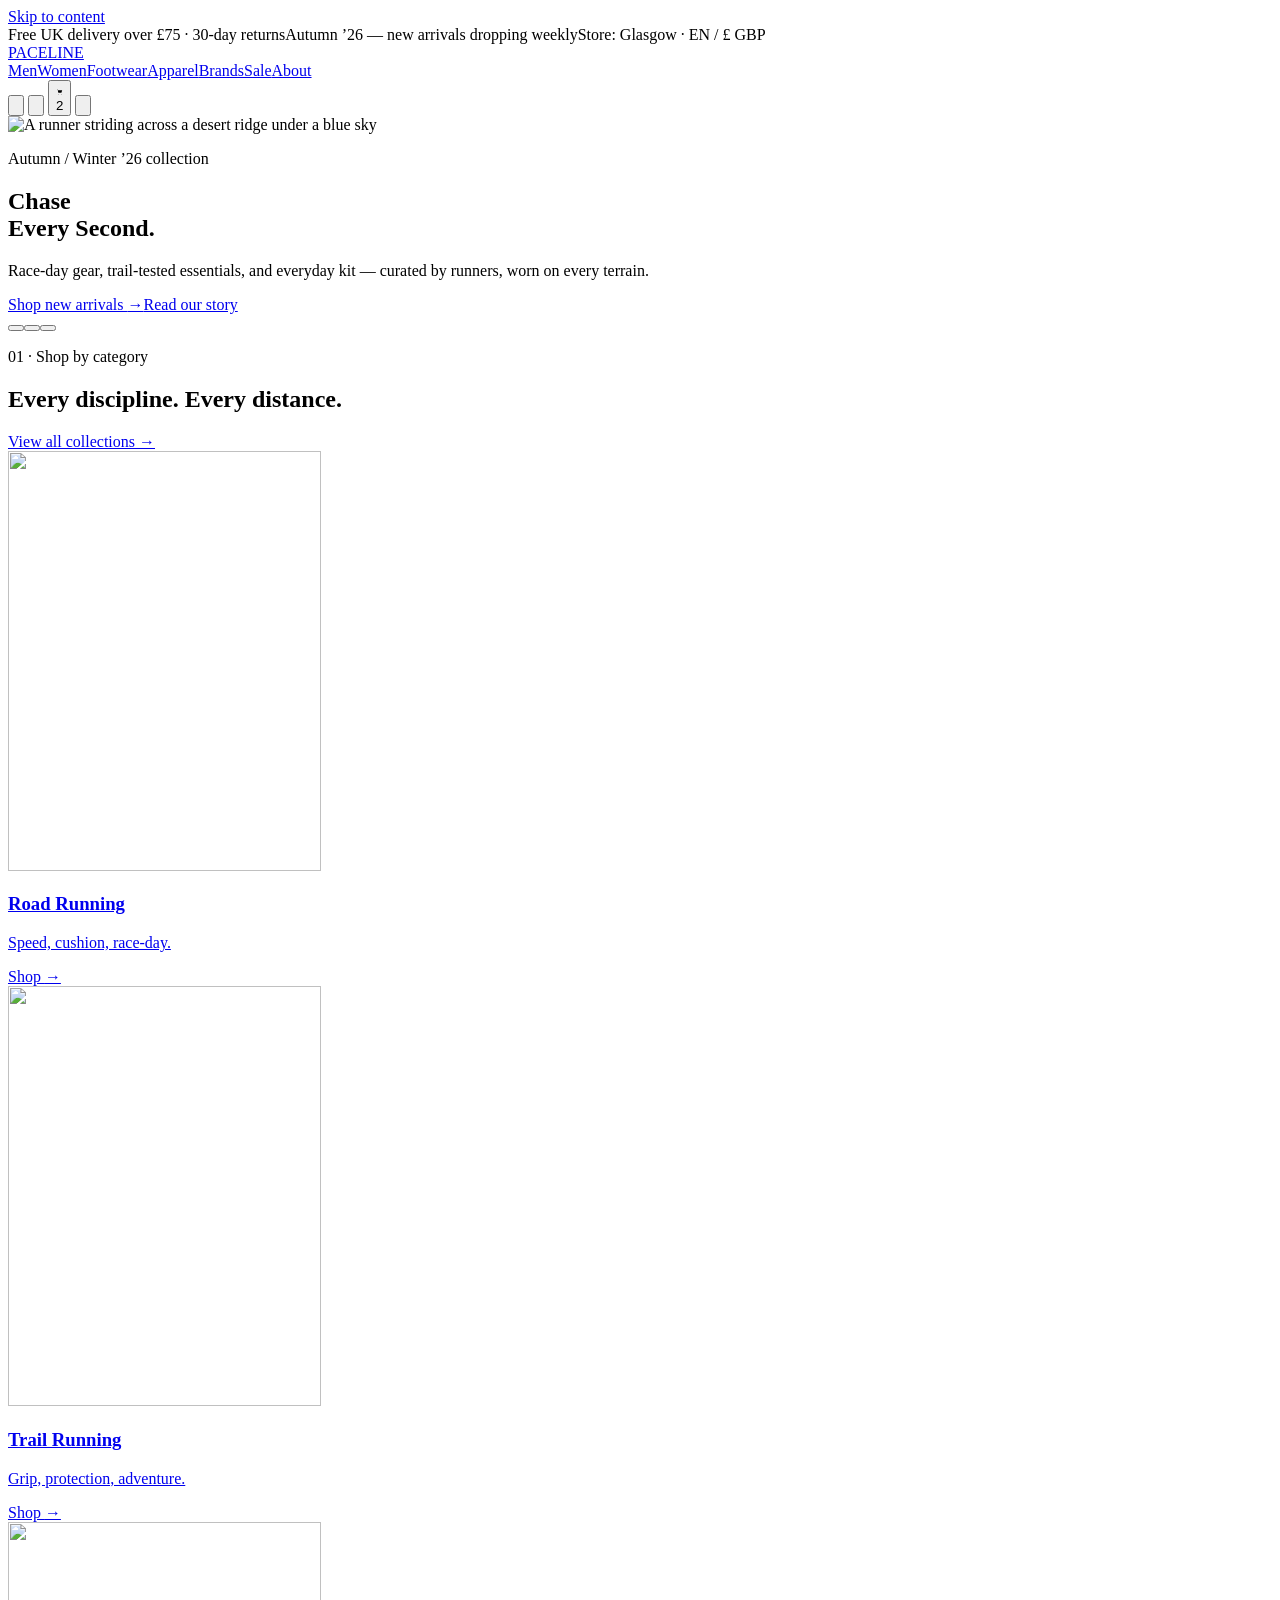
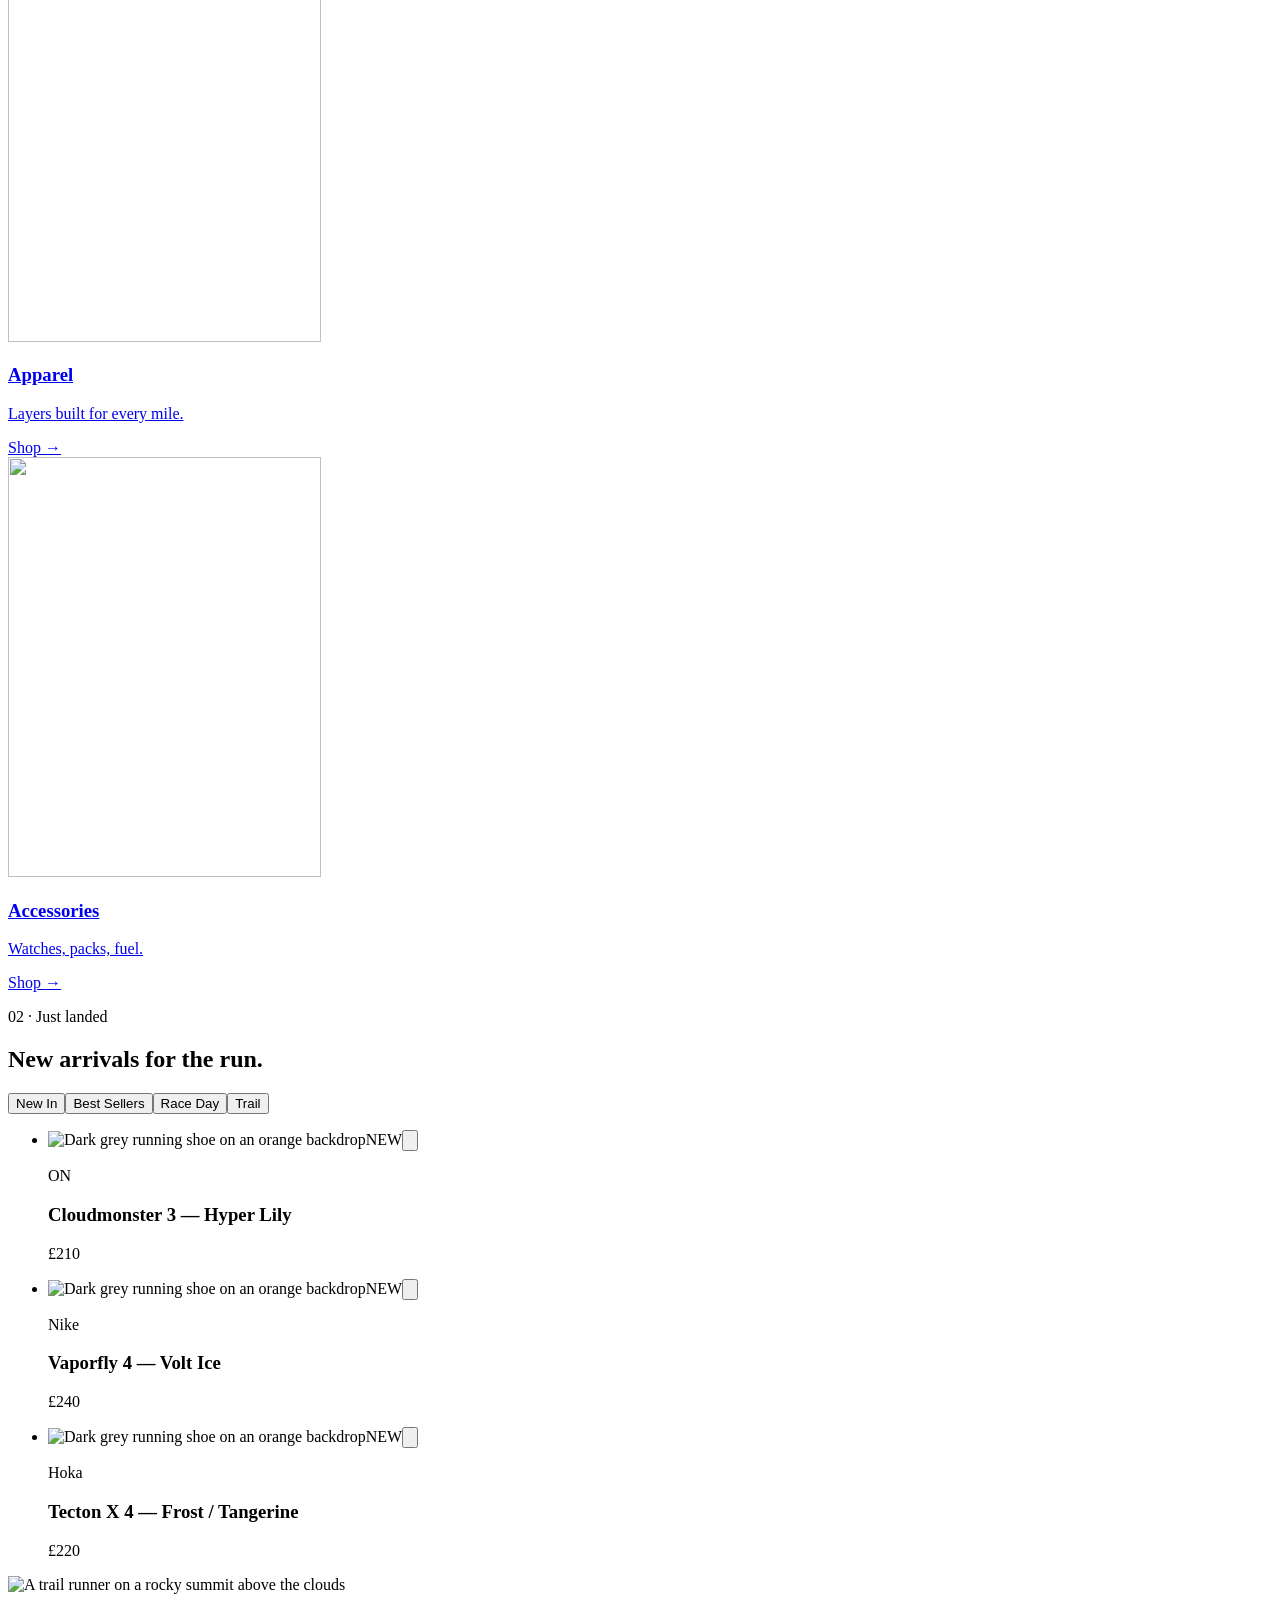
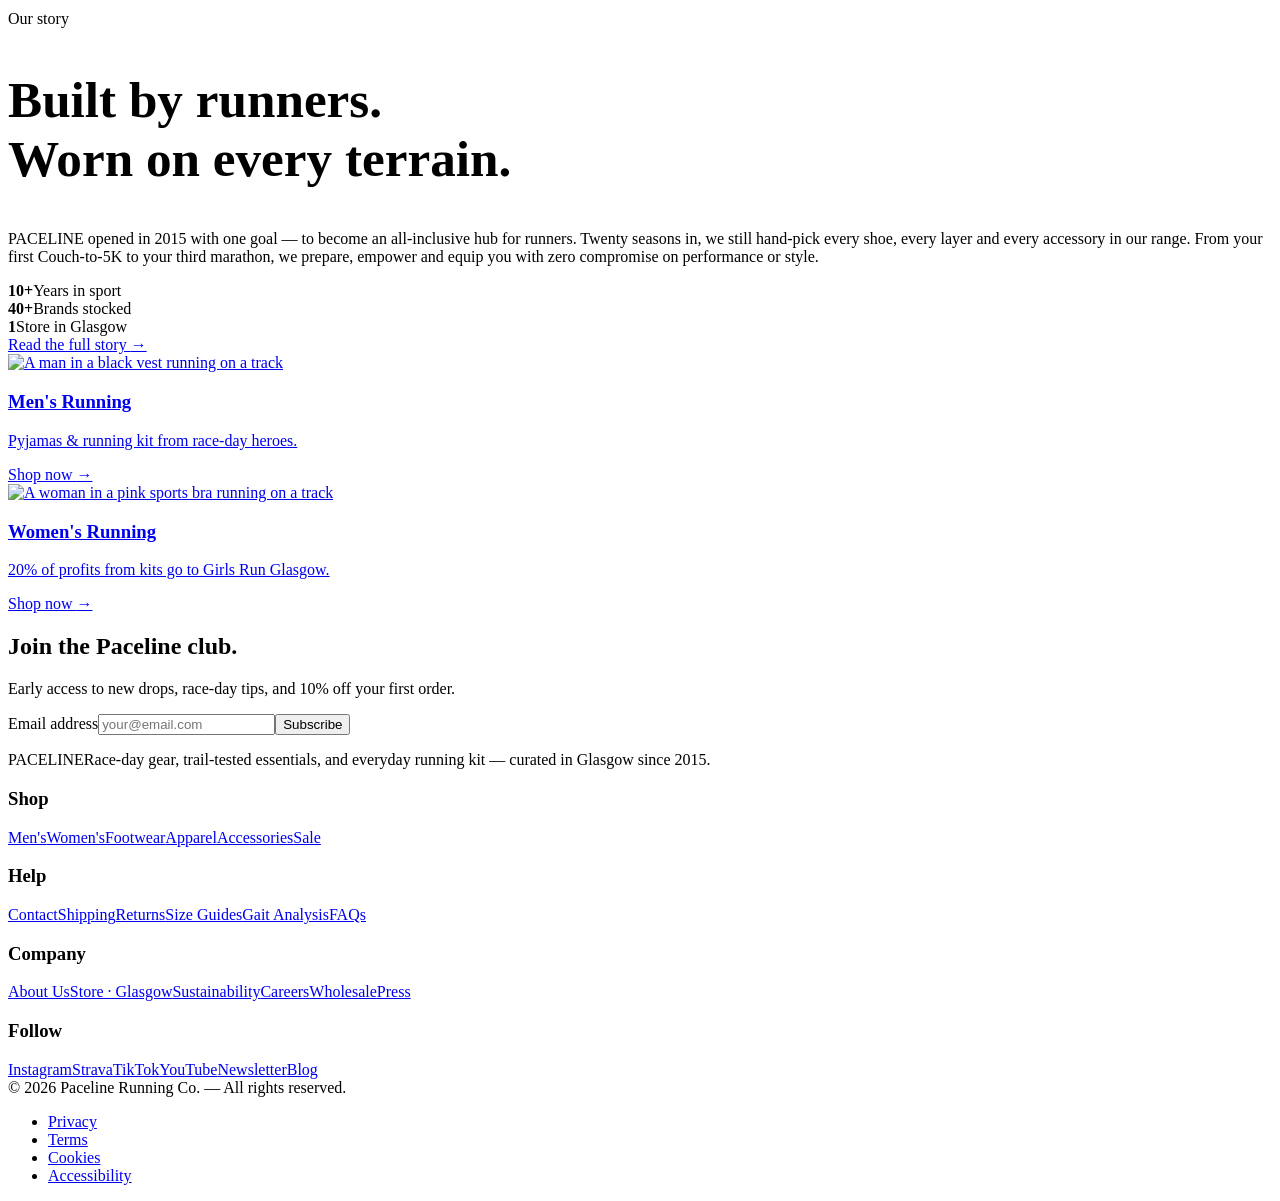
==== index.html @ 07ff23f3 "Add Home and About pages" ====
<!DOCTYPE html>
<html lang="en-GB">
<head>
<meta charset="utf-8">
<meta name="viewport" content="width=device-width, initial-scale=1">
<title>Paceline — Running shoes, kit & gear in Glasgow</title>
<meta name="description" content="Race-day gear, trail-tested essentials and everyday kit, curated by runners in Glasgow.">
<link rel="preconnect" href="https://fonts.googleapis.com"><link rel="preconnect" href="https://fonts.gstatic.com" crossorigin>
<link href="https://fonts.googleapis.com/css2?family=Inter:wght@400;500;600;700;800;900&display=swap" rel="stylesheet">
<link rel="stylesheet" href="css/styles.css">
</head>
<body>
<a class="skip" href="#main">Skip to content</a>
<div class="topbar"><div class="wrap"><span>Free UK delivery over £75 · 30-day returns</span><span class="promo">Autumn ’26 — new arrivals dropping weekly</span><span>Store: Glasgow · EN / £ GBP</span></div></div>
<header class="header"><div class="wrap">
<a class="logo" href="index.html" aria-label="Paceline home">PACELINE</a>
<nav class="nav" id="nav" aria-label="Main"><a href="#">Men</a><a href="#">Women</a><a href="#">Footwear</a><a href="#">Apparel</a><a href="#">Brands</a><a href="#">Sale</a><a href="about.html">About</a></nav>
<div class="icons">
<button class="icon-btn" aria-label="Search"><svg viewBox="0 0 24 24" aria-hidden="true"><circle cx="11" cy="11" r="7"/><path d="m20 20-3.5-3.5"/></svg></button>
<button class="icon-btn" aria-label="Account"><svg viewBox="0 0 24 24" aria-hidden="true"><circle cx="12" cy="8" r="4"/><path d="M4 21c0-4 4-6 8-6s8 2 8 6"/></svg></button>
<button class="icon-btn" aria-label="Basket, 2 items"><svg viewBox="0 0 24 24" aria-hidden="true"><path d="M3 4h2l2.5 11h10L20 7H6"/><circle cx="9" cy="20" r="1"/><circle cx="17" cy="20" r="1"/></svg><span class="badge">2</span></button>
<button class="icon-btn menu-btn" aria-label="Menu" aria-expanded="false" aria-controls="nav"><svg viewBox="0 0 24 24" aria-hidden="true"><path d="M4 7h16M4 12h16M4 17h16"/></svg></button>
</div></div></header>
<main id="main">
<section class="hero" aria-label="Featured collection">
<img src="assets/img/hero.webp" width="1440" height="720" alt="A runner striding across a desert ridge under a blue sky" fetchpriority="high">
<div class="wrap"><p class="kicker fade">Autumn / Winter ’26 collection</p><h1 class="fade">Chase<br>Every Second.</h1>
<p class="lead fade">Race-day gear, trail-tested essentials, and everyday kit — curated by runners, worn on every terrain.</p>
<div class="hero-actions"><a class="btn btn-lime" href="#arrivals">Shop new arrivals <span aria-hidden="true">→</span></a><a class="btn btn-ghost" href="about.html">Read our story</a></div></div>
<div class="dots" role="group" aria-label="Hero slides"><button aria-label="Slide 1" aria-current="true"></button><button aria-label="Slide 2" aria-current="false"></button><button aria-label="Slide 3" aria-current="false"></button></div>
</section>
<section><div class="wrap">
<div class="head"><div><p class="kicker">01 · Shop by category</p><h2 class="h2">Every discipline. Every distance.</h2></div><a class="link" href="#">View all collections <span aria-hidden="true">→</span></a></div>
<div class="grid4"><a class="tile" href="#"><img src="assets/img/cat1.webp" width="313" height="420" alt="" loading="lazy"><div><h3>Road Running</h3><p>Speed, cushion, race-day.</p><span class="link">Shop <span aria-hidden="true">→</span></span></div></a><a class="tile" href="#"><img src="assets/img/cat2.webp" width="313" height="420" alt="" loading="lazy"><div><h3>Trail Running</h3><p>Grip, protection, adventure.</p><span class="link">Shop <span aria-hidden="true">→</span></span></div></a><a class="tile" href="#"><img src="assets/img/cat3.webp" width="313" height="420" alt="" loading="lazy"><div><h3>Apparel</h3><p>Layers built for every mile.</p><span class="link">Shop <span aria-hidden="true">→</span></span></div></a><a class="tile" href="#"><img src="assets/img/cat4.webp" width="313" height="420" alt="" loading="lazy"><div><h3>Accessories</h3><p>Watches, packs, fuel.</p><span class="link">Shop <span aria-hidden="true">→</span></span></div></a></div></div></section>
<section id="arrivals" style="padding-top:0"><div class="wrap">
<div class="head"><div><p class="kicker">02 · Just landed</p><h2 class="h2">New arrivals for the run.</h2></div>
<div class="chips" role="group" aria-label="Filter arrivals"><button class="chip" data-filter="new" aria-pressed="true">New In</button><button class="chip" data-filter="best" aria-pressed="false">Best Sellers</button><button class="chip" data-filter="race" aria-pressed="false">Race Day</button><button class="chip" data-filter="trail" aria-pressed="false">Trail</button></div></div>
<ul class="grid4"><li class="product" data-tags="new best road"><div class="pic"><img src="assets/img/shoe.webp" width="313" height="340" alt="Dark grey running shoe on an orange backdrop" loading="lazy"><span class="tag">NEW</span><button class="heart" aria-pressed="false" aria-label="Save Cloudmonster 3 — Hyper Lily"><svg viewBox="0 0 24 24" aria-hidden="true"><path d="M12 20s-8-5-8-11a4.5 4.5 0 0 1 8-2.5A4.5 4.5 0 0 1 20 9c0 6-8 11-8 11Z"/></svg></button></div><p class="brand">ON</p><h3>Cloudmonster 3 — Hyper Lily</h3><p class="price">£210</p></li><li class="product" data-tags="new race road"><div class="pic"><img src="assets/img/shoe.webp" width="313" height="340" alt="Dark grey running shoe on an orange backdrop" loading="lazy"><span class="tag">NEW</span><button class="heart" aria-pressed="false" aria-label="Save Vaporfly 4 — Volt Ice"><svg viewBox="0 0 24 24" aria-hidden="true"><path d="M12 20s-8-5-8-11a4.5 4.5 0 0 1 8-2.5A4.5 4.5 0 0 1 20 9c0 6-8 11-8 11Z"/></svg></button></div><p class="brand">Nike</p><h3>Vaporfly 4 — Volt Ice</h3><p class="price">£240</p></li><li class="product" data-tags="new best trail"><div class="pic"><img src="assets/img/shoe.webp" width="313" height="340" alt="Dark grey running shoe on an orange backdrop" loading="lazy"><span class="tag">NEW</span><button class="heart" aria-pressed="false" aria-label="Save Tecton X 4 — Frost / Tangerine"><svg viewBox="0 0 24 24" aria-hidden="true"><path d="M12 20s-8-5-8-11a4.5 4.5 0 0 1 8-2.5A4.5 4.5 0 0 1 20 9c0 6-8 11-8 11Z"/></svg></button></div><p class="brand">Hoka</p><h3>Tecton X 4 — Frost / Tangerine</h3><p class="price">£220</p></li><li class="product" data-tags="best race" hidden><div class="pic"><img src="assets/img/shoe.webp" width="313" height="340" alt="Dark grey running shoe on an orange backdrop" loading="lazy"><span class="tag sale">SALE</span><button class="heart" aria-pressed="false" aria-label="Save Megablast — White / Orange Glow"><svg viewBox="0 0 24 24" aria-hidden="true"><path d="M12 20s-8-5-8-11a4.5 4.5 0 0 1 8-2.5A4.5 4.5 0 0 1 20 9c0 6-8 11-8 11Z"/></svg></button></div><p class="brand">Asics</p><h3>Megablast — White / Orange Glow</h3><p class="price">£210</p></li></ul></div></section>
<section class="split"><img src="assets/img/story.webp" width="720" height="620" alt="A trail runner on a rocky summit above the clouds" loading="lazy">
<div class="copy"><div><p class="kicker">Our story</p><h2 class="h2" style="font-size:clamp(2rem,4.5vw,3.2rem)">Built by runners.<br>Worn on every terrain.</h2>
<p class="body">PACELINE opened in 2015 with one goal — to become an all-inclusive hub for runners. Twenty seasons in, we still hand-pick every shoe, every layer and every accessory in our range. From your first Couch-to-5K to your third marathon, we prepare, empower and equip you with zero compromise on performance or style.</p>
<div class="stats"><div><strong>10+</strong><span>Years in sport</span></div><div><strong>40+</strong><span>Brands stocked</span></div><div><strong>1</strong><span>Store in Glasgow</span></div></div>
<a class="btn btn-ghost" href="about.html">Read the full story <span aria-hidden="true">→</span></a></div></div></section>
<section><div class="wrap grid2">
<a class="feature men" href="#"><img src="assets/img/men.webp" width="644" height="480" alt="A man in a black vest running on a track" loading="lazy"><div><h3>Men's Running</h3><p>Pyjamas &amp; running kit from race-day heroes.</p><span class="link">Shop now <span aria-hidden="true">→</span></span></div></a>
<a class="feature" href="#"><img src="assets/img/women.webp" width="643" height="480" alt="A woman in a pink sports bra running on a track" loading="lazy"><div><h3>Women's Running</h3><p>20% of profits from kits go to Girls Run Glasgow.</p><span class="link">Shop now <span aria-hidden="true">→</span></span></div></a>
</div></section>
</main>
<footer class="footer"><div class="wrap">
<div class="news"><div><h2>Join the Paceline club.</h2><p>Early access to new drops, race-day tips, and 10% off your first order.</p></div>
<form novalidate><label class="sr" for="email">Email address</label><input id="email" type="email" placeholder="your@email.com" autocomplete="email"><button>Subscribe</button></form>
<p class="msg" role="status"></p></div>
<div class="cols"><div class="about"><span class="logo">PACELINE</span>Race-day gear, trail-tested essentials, and everyday running kit — curated in Glasgow since 2015.</div>
<div><h3>Shop</h3><a href="#">Men's</a><a href="#">Women's</a><a href="#">Footwear</a><a href="#">Apparel</a><a href="#">Accessories</a><a href="#">Sale</a></div><div><h3>Help</h3><a href="#">Contact</a><a href="#">Shipping</a><a href="#">Returns</a><a href="#">Size Guides</a><a href="#">Gait Analysis</a><a href="#">FAQs</a></div><div><h3>Company</h3><a href="#">About Us</a><a href="#">Store · Glasgow</a><a href="#">Sustainability</a><a href="#">Careers</a><a href="#">Wholesale</a><a href="#">Press</a></div><div><h3>Follow</h3><a href="#">Instagram</a><a href="#">Strava</a><a href="#">TikTok</a><a href="#">YouTube</a><a href="#">Newsletter</a><a href="#">Blog</a></div></div>
<div class="legal"><span>© 2026 Paceline Running Co. — All rights reserved.</span><ul><li><a href="#">Privacy</a></li><li><a href="#">Terms</a></li><li><a href="#">Cookies</a></li><li><a href="#">Accessibility</a></li></ul></div>
</div></footer>
<script src="js/main.js" defer></script>
</body></html>
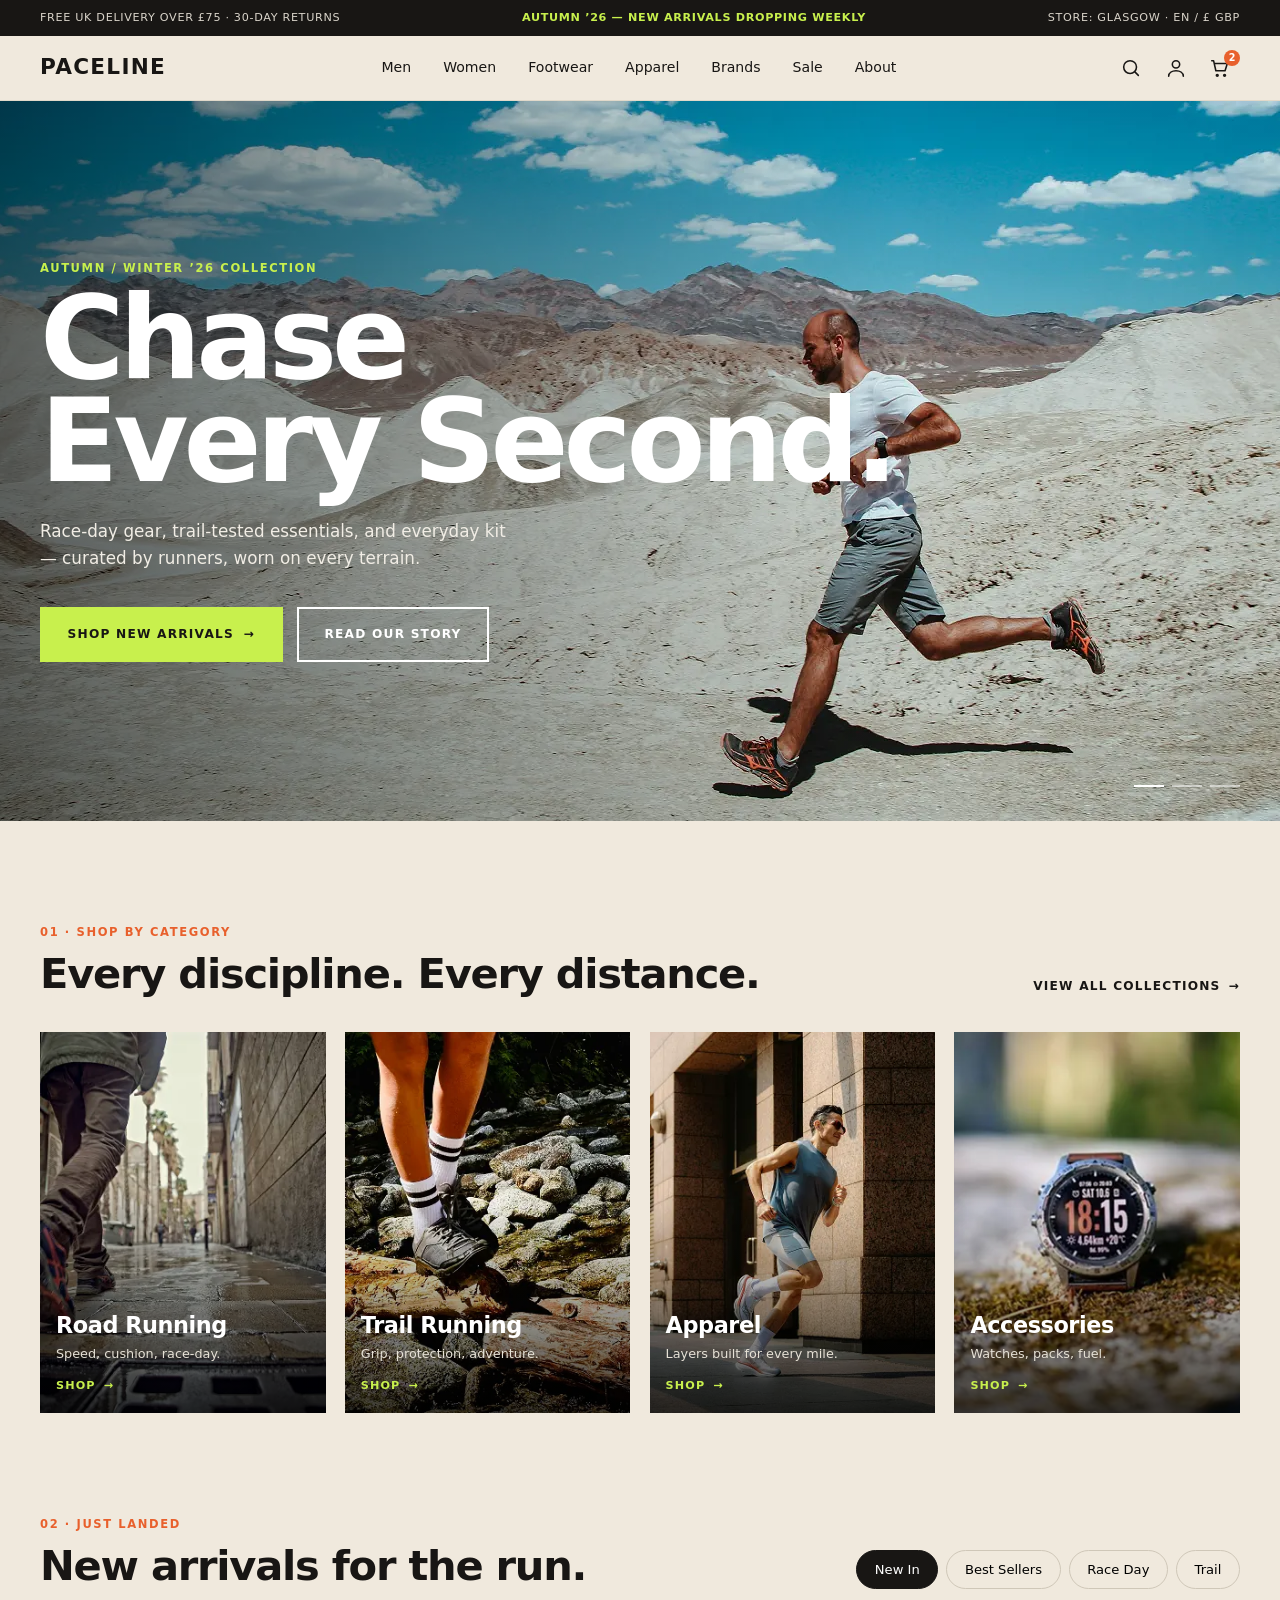
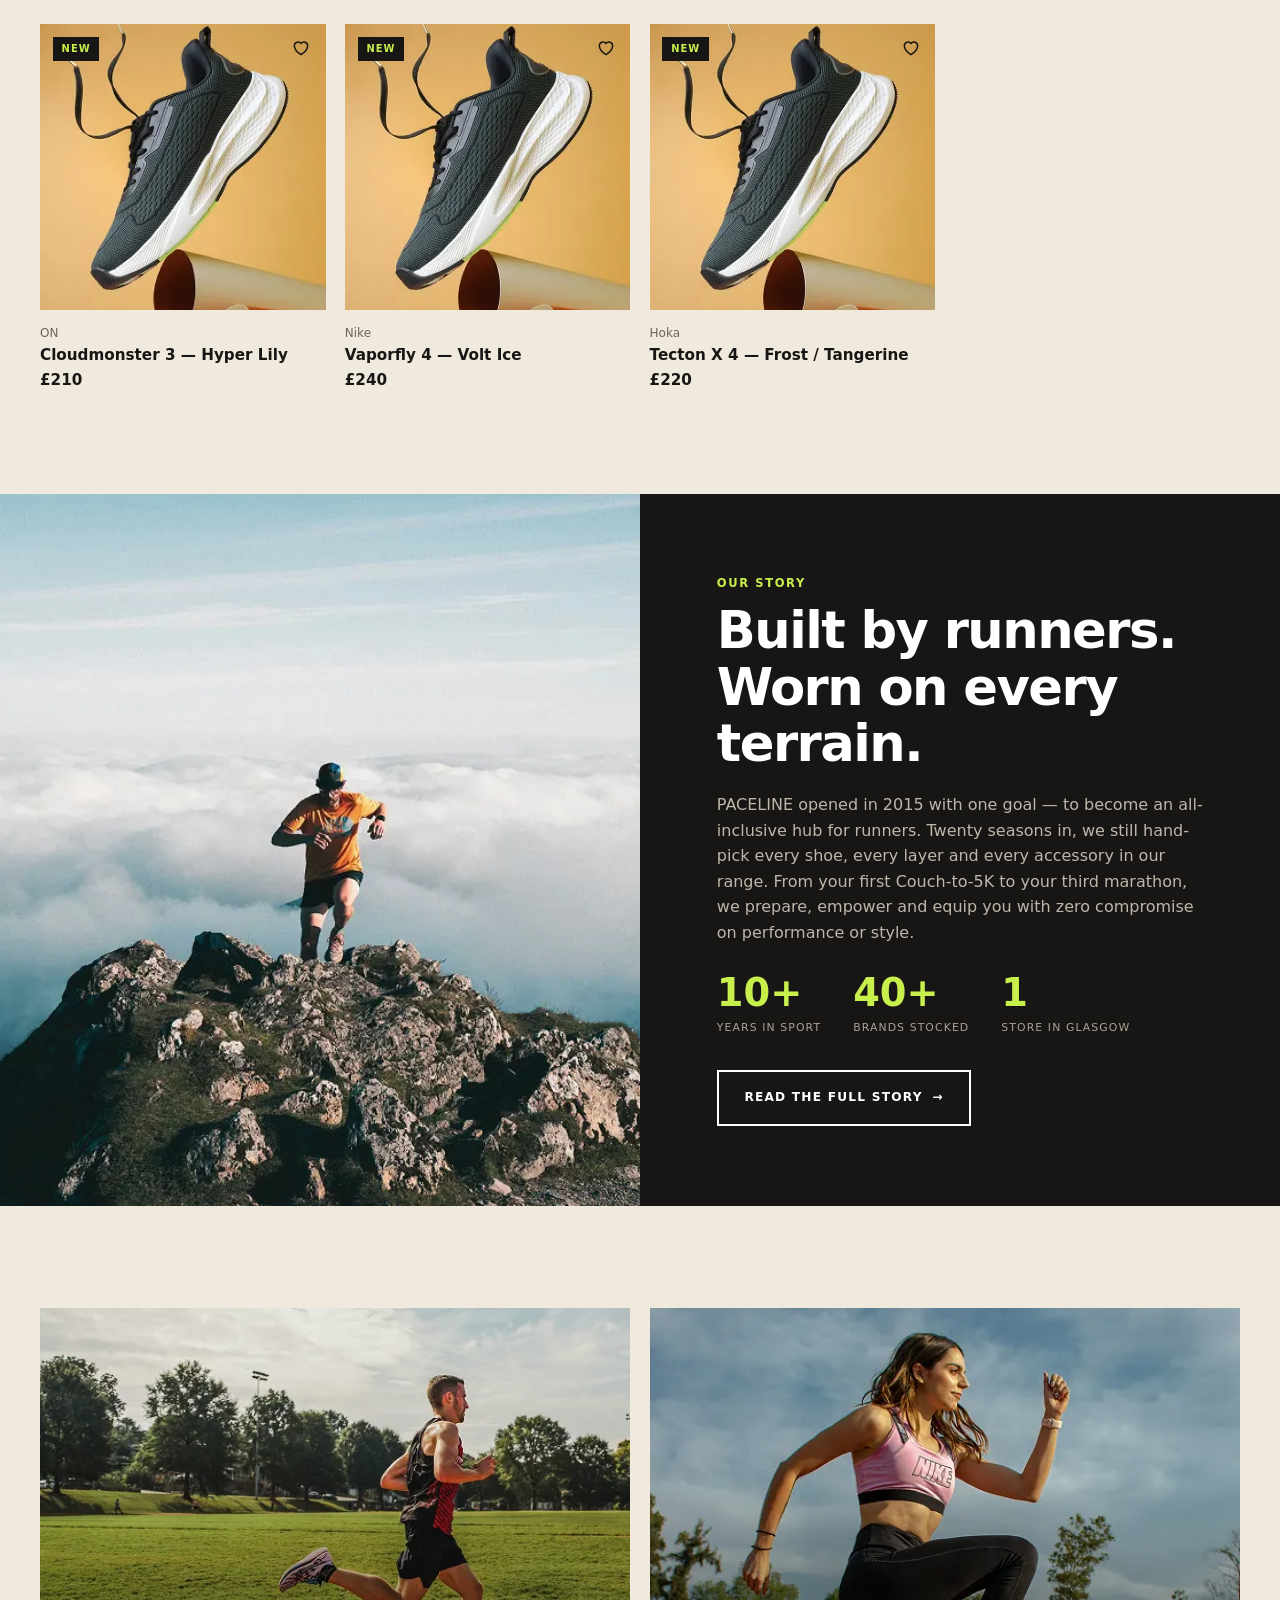
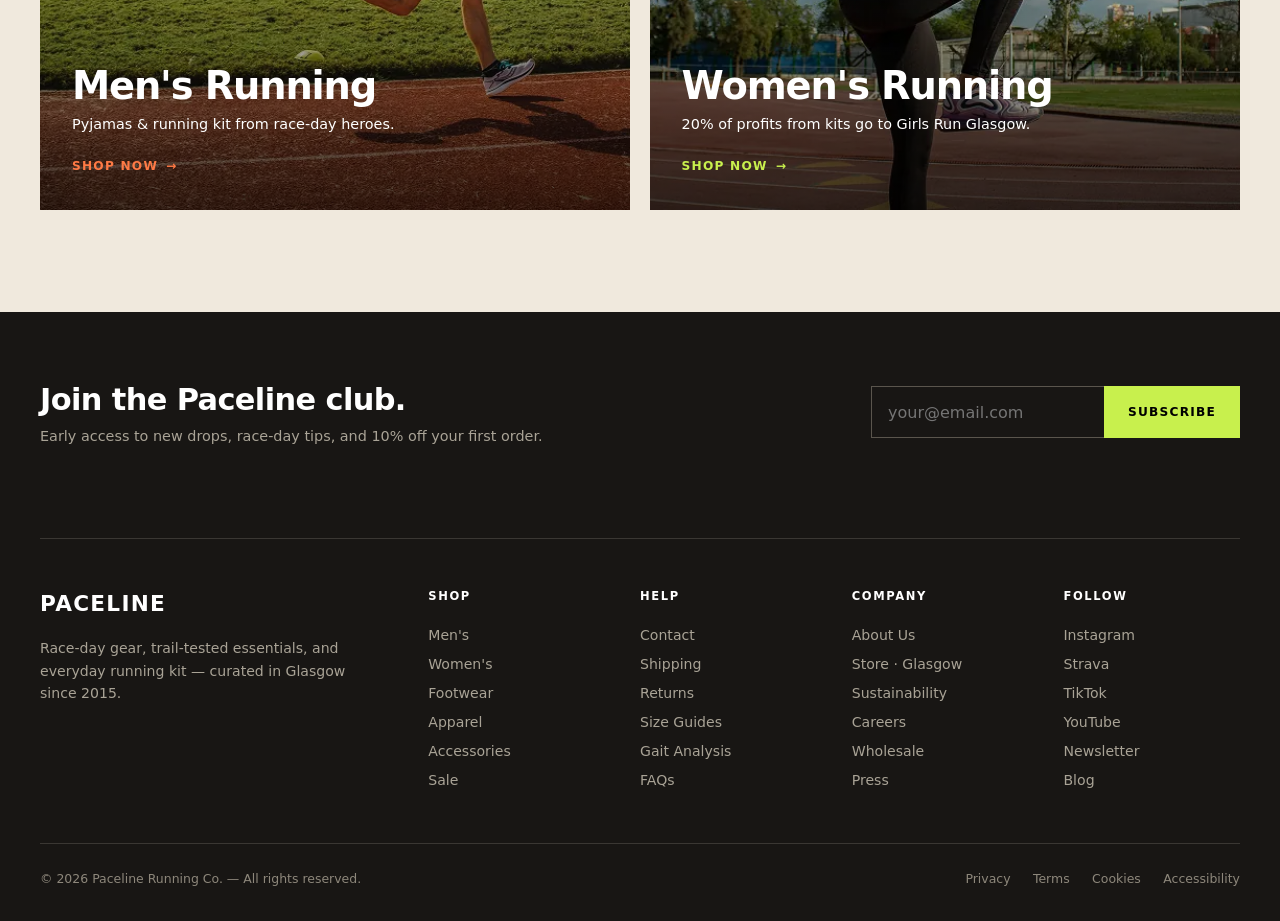
==== commit 4181a2e9: "Add Men, Women, Footwear, Apparel, Brands and Sale pages with filtering and sorting" ====
--- a/index.html
+++ b/index.html
@@ -14,7 +14,7 @@
 <div class="topbar"><div class="wrap"><span>Free UK delivery over £75 · 30-day returns</span><span class="promo">Autumn ’26 — new arrivals dropping weekly</span><span>Store: Glasgow · EN / £ GBP</span></div></div>
 <header class="header"><div class="wrap">
 <a class="logo" href="index.html" aria-label="Paceline home">PACELINE</a>
-<nav class="nav" id="nav" aria-label="Main"><a href="#">Men</a><a href="#">Women</a><a href="#">Footwear</a><a href="#">Apparel</a><a href="#">Brands</a><a href="#">Sale</a><a href="about.html">About</a></nav>
+<nav class="nav" id="nav" aria-label="Main"><a href="men.html">Men</a><a href="women.html">Women</a><a href="footwear.html">Footwear</a><a href="apparel.html">Apparel</a><a href="brands.html">Brands</a><a href="sale.html">Sale</a><a href="about.html">About</a></nav>
 <div class="icons">
 <button class="icon-btn" aria-label="Search"><svg viewBox="0 0 24 24" aria-hidden="true"><circle cx="11" cy="11" r="7"/><path d="m20 20-3.5-3.5"/></svg></button>
 <button class="icon-btn" aria-label="Account"><svg viewBox="0 0 24 24" aria-hidden="true"><circle cx="12" cy="8" r="4"/><path d="M4 21c0-4 4-6 8-6s8 2 8 6"/></svg></button>
@@ -30,8 +30,8 @@
 <div class="dots" role="group" aria-label="Hero slides"><button aria-label="Slide 1" aria-current="true"></button><button aria-label="Slide 2" aria-current="false"></button><button aria-label="Slide 3" aria-current="false"></button></div>
 </section>
 <section><div class="wrap">
-<div class="head"><div><p class="kicker">01 · Shop by category</p><h2 class="h2">Every discipline. Every distance.</h2></div><a class="link" href="#">View all collections <span aria-hidden="true">→</span></a></div>
-<div class="grid4"><a class="tile" href="#"><img src="assets/img/cat1.webp" width="313" height="420" alt="" loading="lazy"><div><h3>Road Running</h3><p>Speed, cushion, race-day.</p><span class="link">Shop <span aria-hidden="true">→</span></span></div></a><a class="tile" href="#"><img src="assets/img/cat2.webp" width="313" height="420" alt="" loading="lazy"><div><h3>Trail Running</h3><p>Grip, protection, adventure.</p><span class="link">Shop <span aria-hidden="true">→</span></span></div></a><a class="tile" href="#"><img src="assets/img/cat3.webp" width="313" height="420" alt="" loading="lazy"><div><h3>Apparel</h3><p>Layers built for every mile.</p><span class="link">Shop <span aria-hidden="true">→</span></span></div></a><a class="tile" href="#"><img src="assets/img/cat4.webp" width="313" height="420" alt="" loading="lazy"><div><h3>Accessories</h3><p>Watches, packs, fuel.</p><span class="link">Shop <span aria-hidden="true">→</span></span></div></a></div></div></section>
+<div class="head"><div><p class="kicker">01 · Shop by category</p><h2 class="h2">Every discipline. Every distance.</h2></div><a class="link" href="footwear.html">View all collections <span aria-hidden="true">→</span></a></div>
+<div class="grid4"><a class="tile" href="footwear.html"><img src="assets/img/cat1.webp" width="313" height="420" alt="" loading="lazy"><div><h3>Road Running</h3><p>Speed, cushion, race-day.</p><span class="link">Shop <span aria-hidden="true">→</span></span></div></a><a class="tile" href="footwear.html"><img src="assets/img/cat2.webp" width="313" height="420" alt="" loading="lazy"><div><h3>Trail Running</h3><p>Grip, protection, adventure.</p><span class="link">Shop <span aria-hidden="true">→</span></span></div></a><a class="tile" href="apparel.html"><img src="assets/img/cat3.webp" width="313" height="420" alt="" loading="lazy"><div><h3>Apparel</h3><p>Layers built for every mile.</p><span class="link">Shop <span aria-hidden="true">→</span></span></div></a><a class="tile" href="apparel.html"><img src="assets/img/cat4.webp" width="313" height="420" alt="" loading="lazy"><div><h3>Accessories</h3><p>Watches, packs, fuel.</p><span class="link">Shop <span aria-hidden="true">→</span></span></div></a></div></div></section>
 <section id="arrivals" style="padding-top:0"><div class="wrap">
 <div class="head"><div><p class="kicker">02 · Just landed</p><h2 class="h2">New arrivals for the run.</h2></div>
 <div class="chips" role="group" aria-label="Filter arrivals"><button class="chip" data-filter="new" aria-pressed="true">New In</button><button class="chip" data-filter="best" aria-pressed="false">Best Sellers</button><button class="chip" data-filter="race" aria-pressed="false">Race Day</button><button class="chip" data-filter="trail" aria-pressed="false">Trail</button></div></div>
@@ -42,8 +42,8 @@
 <div class="stats"><div><strong>10+</strong><span>Years in sport</span></div><div><strong>40+</strong><span>Brands stocked</span></div><div><strong>1</strong><span>Store in Glasgow</span></div></div>
 <a class="btn btn-ghost" href="about.html">Read the full story <span aria-hidden="true">→</span></a></div></div></section>
 <section><div class="wrap grid2">
-<a class="feature men" href="#"><img src="assets/img/men.webp" width="644" height="480" alt="A man in a black vest running on a track" loading="lazy"><div><h3>Men's Running</h3><p>Pyjamas &amp; running kit from race-day heroes.</p><span class="link">Shop now <span aria-hidden="true">→</span></span></div></a>
-<a class="feature" href="#"><img src="assets/img/women.webp" width="643" height="480" alt="A woman in a pink sports bra running on a track" loading="lazy"><div><h3>Women's Running</h3><p>20% of profits from kits go to Girls Run Glasgow.</p><span class="link">Shop now <span aria-hidden="true">→</span></span></div></a>
+<a class="feature men" href="men.html"><img src="assets/img/men.webp" width="644" height="480" alt="A man in a black vest running on a track" loading="lazy"><div><h3>Men's Running</h3><p>Pyjamas &amp; running kit from race-day heroes.</p><span class="link">Shop now <span aria-hidden="true">→</span></span></div></a>
+<a class="feature" href="women.html"><img src="assets/img/women.webp" width="643" height="480" alt="A woman in a pink sports bra running on a track" loading="lazy"><div><h3>Women's Running</h3><p>20% of profits from kits go to Girls Run Glasgow.</p><span class="link">Shop now <span aria-hidden="true">→</span></span></div></a>
 </div></section>
 </main>
 <footer class="footer"><div class="wrap">
@@ -51,7 +51,7 @@
 <form novalidate><label class="sr" for="email">Email address</label><input id="email" type="email" placeholder="your@email.com" autocomplete="email"><button>Subscribe</button></form>
 <p class="msg" role="status"></p></div>
 <div class="cols"><div class="about"><span class="logo">PACELINE</span>Race-day gear, trail-tested essentials, and everyday running kit — curated in Glasgow since 2015.</div>
-<div><h3>Shop</h3><a href="#">Men's</a><a href="#">Women's</a><a href="#">Footwear</a><a href="#">Apparel</a><a href="#">Accessories</a><a href="#">Sale</a></div><div><h3>Help</h3><a href="#">Contact</a><a href="#">Shipping</a><a href="#">Returns</a><a href="#">Size Guides</a><a href="#">Gait Analysis</a><a href="#">FAQs</a></div><div><h3>Company</h3><a href="#">About Us</a><a href="#">Store · Glasgow</a><a href="#">Sustainability</a><a href="#">Careers</a><a href="#">Wholesale</a><a href="#">Press</a></div><div><h3>Follow</h3><a href="#">Instagram</a><a href="#">Strava</a><a href="#">TikTok</a><a href="#">YouTube</a><a href="#">Newsletter</a><a href="#">Blog</a></div></div>
+<div><h3>Shop</h3><a href="men.html">Men's</a><a href="women.html">Women's</a><a href="footwear.html">Footwear</a><a href="apparel.html">Apparel</a><a href="apparel.html">Accessories</a><a href="sale.html">Sale</a></div><div><h3>Help</h3><a href="#">Contact</a><a href="#">Shipping</a><a href="#">Returns</a><a href="#">Size Guides</a><a href="#">Gait Analysis</a><a href="#">FAQs</a></div><div><h3>Company</h3><a href="about.html">About Us</a><a href="#">Store · Glasgow</a><a href="#">Sustainability</a><a href="#">Careers</a><a href="#">Wholesale</a><a href="#">Press</a></div><div><h3>Follow</h3><a href="#">Instagram</a><a href="#">Strava</a><a href="#">TikTok</a><a href="#">YouTube</a><a href="#">Newsletter</a><a href="#">Blog</a></div></div>
 <div class="legal"><span>© 2026 Paceline Running Co. — All rights reserved.</span><ul><li><a href="#">Privacy</a></li><li><a href="#">Terms</a></li><li><a href="#">Cookies</a></li><li><a href="#">Accessibility</a></li></ul></div>
 </div></footer>
 <script src="js/main.js" defer></script>
--- a/css/styles.css
+++ b/css/styles.css
@@ -0,0 +1,203 @@
+/* PACELINE – shared styles. Mobile-first; breakpoints at 700px and 1000px. */
+:root{
+  --cream:#f0e9dd; --paper:#f5f1ea; --ink:#181614; --lime:#c8f04d; --orange:#e8602c; --ochre:#d98a3e;
+  --muted:#6b655c; --line:#cfc7b8; --white:#fff;
+  --wrap:min(1200px,100% - 2.5rem);
+  font-family:Inter,system-ui,-apple-system,"Segoe UI",Roboto,sans-serif;
+}
+*,*::before,*::after{box-sizing:border-box}
+html{scroll-behavior:smooth}
+body{margin:0;background:var(--cream);color:var(--ink);line-height:1.6;-webkit-font-smoothing:antialiased}
+img{display:block;max-width:100%;height:auto}
+a{color:inherit;text-decoration:none}
+ul{list-style:none;margin:0;padding:0}
+h1,h2,h3,p{margin:0}
+button{font:inherit;cursor:pointer}
+:focus-visible{outline:3px solid var(--orange);outline-offset:3px}
+.skip{position:absolute;left:-999px;top:0;background:var(--lime);padding:.7rem 1rem;z-index:100;font-weight:700}
+.skip:focus{left:0}
+.sr{position:absolute;width:1px;height:1px;overflow:hidden;clip:rect(0 0 0 0);white-space:nowrap}
+.wrap{width:var(--wrap);margin-inline:auto}
+section{padding-block:clamp(3.5rem,8vw,6.5rem)}
+
+/* Type */
+.kicker{font-size:.72rem;font-weight:700;letter-spacing:.14em;text-transform:uppercase;color:var(--orange);margin-bottom:.6rem}
+.h2{font-size:clamp(1.8rem,4vw,2.6rem);font-weight:800;letter-spacing:-.03em;line-height:1.1}
+.link{font-size:.76rem;font-weight:800;letter-spacing:.1em;text-transform:uppercase;display:inline-flex;gap:.5rem;align-items:center}
+.link:hover{text-decoration:underline;text-underline-offset:4px}
+.btn{display:inline-flex;align-items:center;gap:.6rem;padding:1rem 1.6rem;font-size:.76rem;font-weight:800;letter-spacing:.1em;text-transform:uppercase;border:2px solid transparent;transition:background .2s,color .2s}
+.btn-lime{background:var(--lime);color:var(--ink)} .btn-lime:hover{background:var(--white)}
+.btn-ghost{border-color:currentColor} .btn-ghost:hover{background:var(--white);color:var(--ink)}
+.btn-dark{background:var(--ink);color:var(--lime)} .btn-dark:hover{background:#000}
+
+/* Top bar + header */
+.topbar{background:var(--ink);color:#d9d4ca;font-size:.7rem;letter-spacing:.06em;text-transform:uppercase}
+.topbar .wrap{display:flex;justify-content:center;padding-block:.55rem}
+.topbar span:not(.promo){display:none}
+.promo{color:var(--lime);font-weight:600}
+.header{position:sticky;top:0;z-index:50;background:var(--cream);border-bottom:1px solid #e1d9ca}
+.header .wrap{display:flex;align-items:center;justify-content:space-between;height:64px}
+.logo{font-weight:900;font-size:1.35rem;letter-spacing:.06em}
+.nav{position:absolute;inset:100% 0 auto;background:var(--cream);padding:1rem 1.25rem 1.5rem;display:none;flex-direction:column;border-bottom:1px solid var(--line)}
+.nav.open{display:flex}
+.nav a{padding:.7rem 0;font-weight:500;font-size:.95rem}
+.nav a[aria-current]{font-weight:800}
+.icons{display:flex;gap:.3rem;align-items:center}
+.icon-btn{position:relative;background:none;border:0;padding:.55rem;display:grid;place-items:center;color:inherit}
+.icon-btn svg{width:22px;height:22px;fill:none;stroke:currentColor;stroke-width:1.7;stroke-linecap:round;stroke-linejoin:round}
+.badge{position:absolute;top:2px;right:0;background:var(--orange);color:#fff;font-size:.6rem;font-weight:800;min-width:16px;height:16px;border-radius:8px;display:grid;place-items:center}
+.menu-btn{display:grid}
+
+/* Hero (home) */
+.hero{position:relative;min-height:min(86vh,720px);color:#fff;padding:0;display:flex;align-items:center;overflow:hidden}
+.hero>img{position:absolute;inset:0;width:100%;height:100%;object-fit:cover;object-position:70% center}
+.hero::after{content:"";position:absolute;inset:0;background:linear-gradient(90deg,rgba(0,0,0,.55),rgba(0,0,0,.05) 70%)}
+.hero .wrap{position:relative;z-index:1;padding-block:4rem}
+.hero .kicker{color:var(--lime)}
+.hero h1{font-size:clamp(3.2rem,11vw,7.2rem);font-weight:900;letter-spacing:-.045em;line-height:.9}
+.hero p.lead{max-width:30rem;margin-block:1.5rem 2.2rem;font-size:1.05rem;color:#f1ede5}
+.hero-actions{display:flex;gap:.9rem;flex-wrap:wrap}
+.dots{position:absolute;right:max(1.25rem,calc((100% - 1200px)/2));bottom:1.8rem;display:flex;gap:.5rem;z-index:2}
+.dots button{width:30px;height:12px;background:none;border:0;padding:0;position:relative}
+.dots button::after{content:"";position:absolute;inset:5px 0;background:rgba(255,255,255,.5)}
+.dots button[aria-current=true]::after{background:#fff}
+.fade{transition:opacity .35s} .fade.out{opacity:0}
+
+/* Section heads */
+.head{display:flex;flex-wrap:wrap;gap:1rem;justify-content:space-between;align-items:flex-end;margin-bottom:2.2rem}
+
+/* Category tiles */
+.grid4{display:grid;gap:1rem;grid-template-columns:1fr 1fr}
+.tile{position:relative;aspect-ratio:3/4;overflow:hidden;color:#fff;display:flex;align-items:flex-end}
+.tile img{position:absolute;inset:0;width:100%;height:100%;object-fit:cover;transition:transform .5s}
+.tile:hover img{transform:scale(1.04)}
+.tile::after{content:"";position:absolute;inset:0;background:linear-gradient(transparent 45%,rgba(0,0,0,.75))}
+.tile div{position:relative;z-index:1;padding:1rem}
+.tile h3{font-size:clamp(1rem,2.4vw,1.4rem);font-weight:800;letter-spacing:-.02em}
+.tile p{font-size:.8rem;color:#e6e1d6;margin-bottom:.4rem}
+.tile .link{color:var(--lime);font-size:.7rem}
+
+/* Arrivals */
+.chips{display:flex;gap:.5rem;flex-wrap:wrap}
+.chip{border:1px solid var(--line);background:transparent;border-radius:99px;padding:.5rem 1.1rem;font-size:.82rem;font-weight:500}
+.chip[aria-pressed=true]{background:var(--ink);color:#fff;border-color:var(--ink)}
+.product[hidden]{display:none}
+.product .pic{position:relative;aspect-ratio:1;overflow:hidden}
+.product .pic img{width:100%;height:100%;object-fit:cover}
+.tag{position:absolute;top:.8rem;left:.8rem;background:var(--ink);color:var(--lime);font-size:.62rem;font-weight:800;letter-spacing:.1em;padding:.25rem .55rem}
+.tag.sale{background:var(--orange);color:#fff}
+.heart{position:absolute;top:.5rem;right:.5rem;background:none;border:0;padding:.4rem;color:var(--ink)}
+.heart svg{width:20px;height:20px;fill:none;stroke:currentColor;stroke-width:1.8}
+.heart[aria-pressed=true] svg{fill:var(--orange);stroke:var(--orange)}
+.product .brand{font-size:.75rem;color:var(--muted);margin-top:.9rem}
+.product h3{font-size:.95rem;font-weight:700}
+.product .price{font-weight:700;font-size:.95rem}
+
+/* Story (home) */
+.split{display:grid;padding:0}
+.split>img{width:100%;height:100%;object-fit:cover;min-height:320px}
+.split .copy{background:var(--ink);color:#fff;padding:clamp(2.5rem,7vw,5rem) 1.25rem}
+.split .copy>*{max-width:34rem}
+.split .kicker{color:var(--lime)}
+.split p.body{color:#bdb7ab;margin-block:1.3rem 1.8rem}
+.stats{display:flex;gap:2rem;margin-bottom:2rem;flex-wrap:wrap}
+.stats strong{display:block;font-size:2.4rem;font-weight:900;color:var(--lime);line-height:1}
+.stats span{font-size:.68rem;letter-spacing:.1em;text-transform:uppercase;color:#a9a396}
+
+/* Explore (men/women) */
+.grid2{display:grid;gap:1.2rem}
+.feature{position:relative;aspect-ratio:4/3.4;overflow:hidden;color:#fff;display:flex;align-items:flex-end}
+.feature img{position:absolute;inset:0;width:100%;height:100%;object-fit:cover}
+.feature::after{content:"";position:absolute;inset:0;background:linear-gradient(transparent 35%,rgba(0,0,0,.7))}
+.feature div{position:relative;z-index:1;padding:clamp(1.2rem,4vw,2rem)}
+.feature h3{font-size:clamp(1.7rem,4vw,2.4rem);font-weight:900;letter-spacing:-.03em;line-height:1.1}
+.feature p{margin-block:.4rem 1rem;font-size:.9rem}
+.feature .link{color:var(--lime)} .feature.men .link{color:#ff7a45}
+
+/* Newsletter + footer */
+.footer{background:var(--ink);color:#fff;padding-block:4rem 2rem}
+.news{display:grid;gap:1.5rem;padding-bottom:3rem;border-bottom:1px solid #3a3733}
+.news h2{font-size:1.9rem;font-weight:800;letter-spacing:-.02em}
+.news p{color:#a9a396;font-size:.9rem}
+.news form{display:flex;max-width:480px;width:100%}
+.news input{flex:1;min-width:0;background:transparent;border:1px solid #5a554d;border-right:0;color:#fff;padding:0 1rem;height:52px;font:inherit}
+.news button{background:var(--lime);border:0;font-weight:800;letter-spacing:.1em;font-size:.76rem;padding:0 1.5rem;text-transform:uppercase}
+.news .msg{grid-column:1/-1;font-size:.85rem;min-height:1.3em;color:var(--lime)} .news .msg.err{color:#ff8a65}
+.cols{display:grid;grid-template-columns:1fr 1fr;gap:2.2rem;padding-block:3rem}
+.cols .about{grid-column:1/-1;max-width:20rem;color:#a9a396;font-size:.88rem}
+.cols .about .logo{display:block;color:#fff;margin-bottom:1rem}
+.cols h3{font-size:.72rem;letter-spacing:.14em;text-transform:uppercase;margin-bottom:1rem}
+.cols a{display:block;color:#a9a396;font-size:.88rem;padding:.2rem 0}
+.cols a:hover{color:#fff}
+.legal{display:flex;flex-wrap:wrap;gap:1rem;justify-content:space-between;border-top:1px solid #3a3733;padding-top:1.6rem;font-size:.78rem;color:#8d877b}
+.legal ul{display:flex;gap:1.4rem}
+
+/* About page */
+.page-head{text-align:center;padding-bottom:2rem}
+.crumb{font-size:.72rem;letter-spacing:.14em;text-transform:uppercase;color:var(--muted);margin-bottom:1.2rem}
+.page-head h1{font-size:clamp(4rem,17vw,10.5rem);font-weight:900;letter-spacing:-.06em;line-height:.95}
+.page-head p{max-width:34rem;margin:1.6rem auto 0;color:var(--muted);font-size:1.1rem}
+.banner{width:100%;aspect-ratio:1312/480;object-fit:cover;min-height:200px}
+.why{display:grid;gap:2rem}
+.why p+p{margin-top:1rem} .why .body{color:var(--muted);max-width:34rem}
+.sign{font-weight:700;margin-top:2.5rem}
+.values{background:var(--paper)}
+.cards{display:grid;gap:1rem}
+.card{background:var(--white);padding:2rem}
+.card .n{font-size:3rem;font-weight:900;letter-spacing:-.04em;line-height:1}
+.card h3{font-size:1.2rem;font-weight:800;margin-block:.8rem}
+.card p{font-size:.88rem;color:var(--muted)}
+.timeline{display:grid;gap:2rem}
+.timeline li{border-top:1px solid var(--line);padding-top:1rem}
+.timeline .y{font-size:2.6rem;font-weight:900;letter-spacing:-.04em;color:var(--orange);line-height:1}
+.timeline h3{font-size:1.1rem;font-weight:800;margin-block:.7rem .4rem}
+.timeline p{font-size:.85rem;color:var(--muted)}
+.visit{padding:0}
+.visit .copy h2{font-size:clamp(2.2rem,5vw,3.4rem);font-weight:800;letter-spacing:-.03em;line-height:1.1}
+.visit address{font-style:normal;color:#bdb7ab;margin-top:1.2rem}
+.visit img{aspect-ratio:1;max-height:640px}
+.founders{display:grid;gap:1.2rem}
+.person{background:var(--white)}
+.person .pic{position:relative}
+.person .pic img{width:100%;aspect-ratio:644/460;object-fit:cover}
+.pill{position:absolute;left:1rem;bottom:1rem;background:var(--lime);font-size:.7rem;font-weight:800;padding:.3rem .8rem;border-radius:99px}
+.person div.txt{padding:1.6rem 2rem 2.2rem}
+.person h3{font-size:1.6rem;font-weight:800;letter-spacing:-.02em}
+.person .role{font-size:.78rem;font-weight:700;color:var(--orange);margin-block:.3rem .8rem}
+.person p{font-size:.9rem;color:var(--muted)}
+.cta{background:var(--lime);text-align:center}
+.cta small{display:block;font-size:.72rem;font-weight:800;letter-spacing:.14em;text-transform:uppercase;margin-bottom:1.5rem}
+.cta h2{font-size:clamp(2.6rem,8vw,5.6rem);font-weight:900;letter-spacing:-.05em;line-height:.95;max-width:11em;margin:0 auto 2.2rem}
+.cta .hero-actions{justify-content:center}
+
+/* Shop pages */
+.page-head.sm h1{font-size:clamp(3rem,11vw,6.5rem)}
+.sort{font-size:.85rem;color:var(--muted);display:flex;gap:.5rem;align-items:center}
+.sort select{font:inherit;color:var(--ink);background:var(--white);border:1px solid var(--line);padding:.5rem .8rem}
+.price s{color:var(--muted);font-weight:400;margin-right:.3rem}
+.bcard{display:flex;flex-direction:column;justify-content:space-between;gap:2rem;min-height:150px;background:var(--white);padding:1.6rem 1.3rem;transition:background .2s,color .2s}
+.bcard span{font-size:clamp(1.3rem,3vw,1.8rem);font-weight:900;letter-spacing:-.03em}
+.bcard small{color:var(--muted);font-size:.8rem}
+.bcard:hover{background:var(--ink);color:var(--lime)} .bcard:hover small{color:#bdb7ab}
+
+@media(min-width:700px){
+  .topbar .wrap{justify-content:space-between}
+  .topbar span:not(.promo){display:block}
+  .grid2,.founders{grid-template-columns:1fr 1fr}
+  .cards{grid-template-columns:repeat(3,1fr)}
+  .timeline{grid-template-columns:repeat(2,1fr)}
+  .news{grid-template-columns:1fr auto;align-items:center}
+  .cols{grid-template-columns:2fr 1fr 1fr 1fr 1fr}
+  .cols .about{grid-column:auto}
+  .why{grid-template-columns:1fr 1fr}
+  .split{grid-template-columns:1fr 1fr}
+  .split .copy{padding-inline:clamp(2rem,6vw,5rem)}
+}
+@media(min-width:1000px){
+  .menu-btn{display:none}
+  .nav{position:static;display:flex;flex-direction:row;gap:2rem;padding:0;border:0;background:none}
+  .nav a{font-size:.88rem;padding:0}
+  .grid4{grid-template-columns:repeat(4,1fr);gap:1.2rem}
+  .timeline{grid-template-columns:repeat(4,1fr)}
+}
+@media(prefers-reduced-motion:reduce){*{transition:none!important;scroll-behavior:auto!important}}
